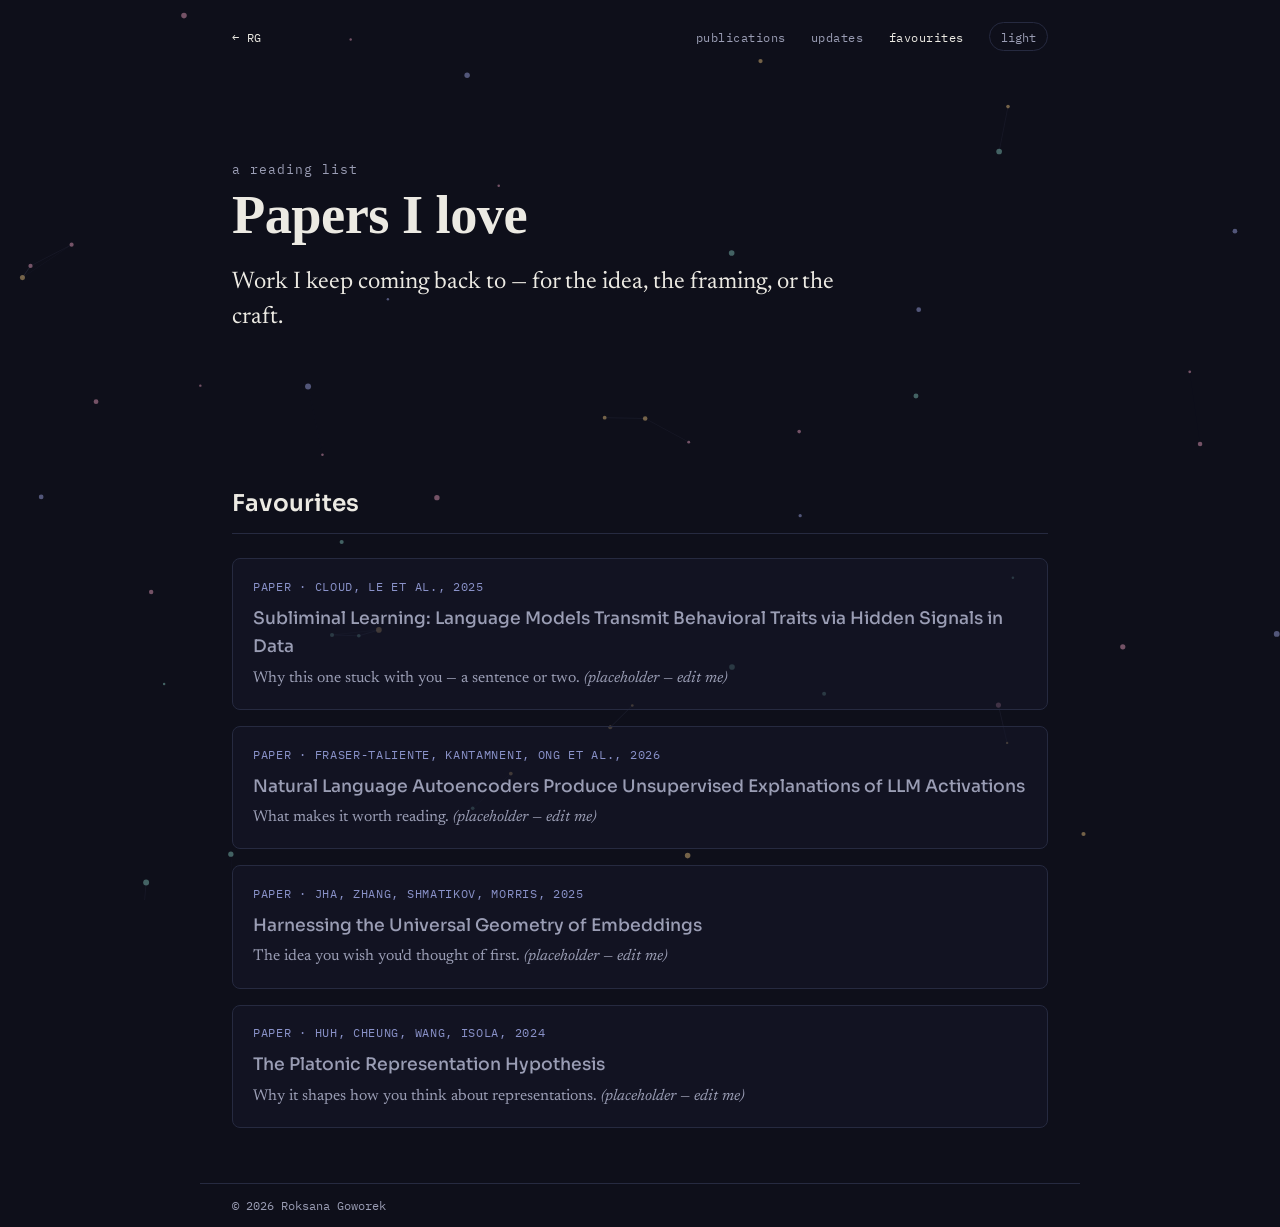
==== favourites.html @ a1cec4cd "First draft version" ====
<!DOCTYPE html>
<html lang="en" data-theme="dark">
<head>
  <meta charset="utf-8" />
  <meta name="viewport" content="width=device-width, initial-scale=1" />
  <title>Favourites — Roksana Goworek</title>
  <meta name="description" content="Papers Roksana Goworek keeps coming back to, and why." />
  <link rel="preconnect" href="https://fonts.googleapis.com" />
  <link rel="preconnect" href="https://fonts.gstatic.com" crossorigin />
  <link href="https://fonts.googleapis.com/css2?family=Sora:wght@400;500;600;700&family=Newsreader:ital,opsz,wght@0,6..72,400;0,6..72,500;1,6..72,400&family=IBM+Plex+Mono:wght@400;500&display=swap" rel="stylesheet" />
  <link rel="stylesheet" href="style.css" />
</head>
<body>
  <canvas id="field" aria-hidden="true"></canvas>
  <a id="egg" href="#" target="_blank" rel="noopener" aria-hidden="true" tabindex="-1"></a>

  <header class="topbar">
    <a class="home" href="index.html">← RG</a>
    <nav>
      <a href="index.html#publications">publications</a>
      <a href="index.html#updates">updates</a>
      <a href="favourites.html" aria-current="page">favourites</a>
      <button id="theme-toggle" type="button" aria-label="Toggle colour theme">light</button>
    </nav>
  </header>

  <main class="wrap" id="top">
    <section class="hero" style="min-height:42vh;" aria-label="Favourites intro">
      <p class="eyebrow">a reading list</p>
      <h1 style="font-size:clamp(2.2rem,7vw,3.4rem);">Papers I love</h1>
      <p class="tagline" style="max-width:48ch;">
        Work I keep coming back to — for the idea, the framing, or the craft.
      </p>
    </section>

    <!-- To add a favourite: copy a <a class="card"> block. The whole card
         (title included) links to the paper. Write the blurb in your own voice. -->
    <section class="reveal">
      <p class="sec-label">Favourites</p>
      <div class="cards">

        <a class="card" href="https://arxiv.org/abs/2507.14805" target="_blank" rel="noopener">
          <p class="kind">paper · Cloud, Le et al., 2025</p>
          <p class="ctitle">Subliminal Learning: Language Models Transmit Behavioral Traits via Hidden Signals in Data</p>
          <p>Why this one stuck with you — a sentence or two. <em>(placeholder — edit me)</em></p>
        </a>

        <a class="card" href="https://transformer-circuits.pub/2026/nla/" target="_blank" rel="noopener">
          <p class="kind">paper · Fraser-Taliente, Kantamneni, Ong et al., 2026</p>
          <p class="ctitle">Natural Language Autoencoders Produce Unsupervised Explanations of LLM Activations</p>
          <p>What makes it worth reading. <em>(placeholder — edit me)</em></p>
        </a>

        <a class="card" href="https://arxiv.org/abs/2505.12540" target="_blank" rel="noopener">
          <p class="kind">paper · Jha, Zhang, Shmatikov, Morris, 2025</p>
          <p class="ctitle">Harnessing the Universal Geometry of Embeddings</p>
          <p>The idea you wish you'd thought of first. <em>(placeholder — edit me)</em></p>
        </a>

        <a class="card" href="https://arxiv.org/abs/2405.07987" target="_blank" rel="noopener">
          <p class="kind">paper · Huh, Cheung, Wang, Isola, 2024</p>
          <p class="ctitle">The Platonic Representation Hypothesis</p>
          <p>Why it shapes how you think about representations. <em>(placeholder — edit me)</em></p>
        </a>

      </div>
    </section>
  </main>

  <footer class="wrap">
    <p>© <span id="yr"></span> Roksana Goworek</p>
  </footer>

  <script>document.getElementById("yr").textContent = new Date().getFullYear();</script>
  <script src="main.js"></script>
</body>
</html>
---- style.css ----
/* ============================================================
   Roksana Goworek — personal site
   Palette: deep ink-indigo, muted multi-hue "sense" accents.
   Type: Space Grotesk (display) / Newsreader (body) / IBM Plex Mono (utility)
   ============================================================ */

:root {
  --bg:        #0E0F1A;
  --surface:   #16182A;
  --text:      #ECEAE3;
  --muted:     #9A9DB4;
  --line:      #262A40;
  --accent:    #8A92C9;   /* periwinkle */
  --accent-ink:#AEB4DC;

  /* "sense" hues — used in the canvas and sparingly in type */
  --s-teal:    #6FA8A0;
  --s-peri:    #8A92C9;
  --s-rose:    #C98AA6;
  --s-amber:   #C9A86F;

  --maxw: 880px;
  --pad: clamp(1.1rem, 4vw, 2rem);

  --f-display: "Sora", system-ui, sans-serif;
  --f-body:    "Newsreader", Georgia, serif;
  --f-mono:    "IBM Plex Mono", ui-monospace, monospace;
}

[data-theme="light"] {
  --bg:        #EEF0F6;
  --surface:   #FFFFFF;
  --text:      #1B1D2A;
  --muted:     #565A77;
  --line:      #D5D9E6;
  --accent:    #5760A8;
  --accent-ink:#434C8F;
  --s-teal:    #3E7A72;
  --s-peri:    #5760A8;
  --s-rose:    #A85C7E;
  --s-amber:   #9A7A3C;
}

* { box-sizing: border-box; }

html { background: var(--bg); scroll-behavior: smooth; }

body {
  margin: 0;
  color: var(--text);
  background: transparent;
  font-family: var(--f-body);
  font-size: 1.075rem;
  line-height: 1.65;
  -webkit-font-smoothing: antialiased;
  text-rendering: optimizeLegibility;
}

/* the drifting embedding field, behind everything */
#field {
  position: fixed;
  inset: 0;
  z-index: 0;
  pointer-events: none;     /* never blocks a real click */
}

.wrap {
  position: relative;
  z-index: 1;
  max-width: var(--maxw);
  margin: 0 auto;
  padding: 0 var(--pad);
}

/* ---------- top bar ---------- */
.topbar {
  position: relative;
  z-index: 2;
  display: flex;
  justify-content: space-between;
  align-items: center;
  max-width: var(--maxw);
  margin: 0 auto;
  padding: 1.4rem var(--pad) 0;
  font-family: var(--f-mono);
  font-size: 0.78rem;
  letter-spacing: 0.04em;
}
.topbar nav a {
  color: var(--muted);
  text-decoration: none;
  margin-left: 1.1rem;
}
.topbar nav a:hover { color: var(--text); }
.topbar nav a[aria-current="page"] { color: var(--text); }
.topbar .home { color: var(--text); text-decoration: none; }

#theme-toggle {
  font: inherit;
  color: var(--muted);
  background: none;
  border: 1px solid var(--line);
  border-radius: 999px;
  padding: 0.2rem 0.7rem;
  cursor: pointer;
  margin-left: 1.1rem;
}
#theme-toggle:hover { color: var(--text); border-color: var(--muted); }

/* ---------- hero ---------- */
.hero {
  display: flex;
  flex-direction: column;
  justify-content: flex-start;
  padding-top: clamp(2.5rem, 12vh, 7rem);
  padding-bottom: 0.5rem;
}
.eyebrow {
  font-family: var(--f-mono);
  font-size: 0.8rem;
  letter-spacing: 0.08em;
  color: var(--muted);
  margin: 0 0 0.5rem;
}
.hero h1 {
  font-family: "Times New Roman", Times, serif;
  font-weight: 700;
  font-size: clamp(2.7rem, 9vw, 4.6rem);
  line-height: 1.0;
  letter-spacing: -0.01em;
  margin: 0;
}
.hero .tagline {
  font-family: var(--f-body);
  /* font-style: italic; */
  font-size: clamp(1.15rem, 2.8vw, 1.5rem);
  line-height: 1.45;
  color: var(--text);
  margin: 1.4rem 0 0;
  max-width: 44ch;
}
/* one phrase, several senses */
.tagline .s1 { color: var(--s-teal); font-style: normal; }
.tagline .s2 { color: var(--s-peri); font-style: normal; }
.tagline .s3 { color: var(--s-rose); font-style: normal; }

/* hero profile links row */
.hero-links {
  display: flex;
  flex-wrap: wrap;
  gap: 0.5rem;
  margin: 1.7rem 0 0;
  padding: 0;
  list-style: none;
}
.hero-links a {
  font-family: var(--f-mono);
  font-size: 0.8rem;
  color: var(--muted);
  text-decoration: none;
  border: 1px solid var(--line);
  border-radius: 6px;
  padding: 0.3rem 0.7rem;
}
.hero-links a:hover { color: var(--accent-ink); border-color: var(--accent); }

/* ---------- sections ---------- */
section { padding: 3.4rem 0; }
.intro { padding-top: 0.75rem; }
.sec-label {
  font-family: var(--f-display);
  font-size: 1.45rem;
  font-weight: 600;
  letter-spacing: 0;
  text-transform: none;
  color: var(--text);
  margin: 0 0 1.5rem;
  padding-bottom: 0.7rem;
  border-bottom: 1px solid var(--line);
}
section h2 {
  font-family: var(--f-display);
  font-weight: 500;
  font-size: 1.05rem;   /* the mono label does the heavy lifting; h2 stays quiet */
  margin: 0;
}
.prose p { margin: 0 0 1.1rem; max-width: 62ch; }
.prose a { color: var(--accent-ink); text-decoration: none; border-bottom: 1px solid var(--line); }
.prose a:hover { border-color: var(--accent-ink); }

/* ---------- publications ---------- */
.pub-list { list-style: none; margin: 0; padding: 0; }
.pub {
  display: grid;
  grid-template-columns: 4.2rem 1fr;
  gap: 0 1.4rem;
  padding: 0.8rem 0;
  border-top: 1px solid var(--line);
}
.pub:last-child { border-bottom: 1px solid var(--line); }
.pub .yr {
  font-family: var(--f-mono);
  font-size: 0.82rem;
  color: var(--muted);
  padding-top: 0.28rem;
}
.pub .title {
  font-family: var(--f-display);
  font-weight: 500;
  font-size: 1.08rem;
  line-height: 1.25;
  letter-spacing: -0.01em;
  margin: 0 0 0.2rem;
}
.pub .title a { color: inherit; text-decoration: none; }
.pub .title a:hover { color: var(--accent-ink); }
.pub .authors {
  font-family: var(--f-body);
  font-size: 0.95rem;
  color: var(--muted);
  margin: 0 0 0.08rem;
}
.pub .authors .me { color: var(--text); font-weight: 600; }
.pub .venue {
  font-family: var(--f-mono);
  font-size: 0.76rem;
  color: var(--muted);
  margin: 0 0 0.4rem;
}
.chips { display: flex; flex-wrap: wrap; gap: 0.4rem; }
.chip {
  font-family: var(--f-mono);
  font-size: 0.72rem;
  letter-spacing: 0.03em;
  color: var(--accent-ink);
  text-decoration: none;
  border: 1px solid var(--line);
  border-radius: 4px;
  padding: 0.12rem 0.5rem;
}
.chip:hover { border-color: var(--accent-ink); background: var(--surface); }
.chip.todo { color: var(--muted); }

/* ---------- updates timeline ---------- */
.timeline { list-style: none; margin: 0; padding: 0; }
.timeline li {
  display: grid;
  grid-template-columns: 4.2rem 1fr;
  gap: 0 1.4rem;
  padding: 0.7rem 0;
}
.timeline .date {
  font-family: var(--f-mono);
  font-size: 0.8rem;
  color: var(--accent);
}
.timeline .what { color: var(--text); }

/* ---------- updates: neural timeline ---------- */
.timeline-nn {
  --axis: 9.6rem;          /* x-position of the vertical line */
  --date-w: 8.4rem;
  position: relative;
  list-style: none;
  margin: 0;
  padding: 0;
}
.timeline-nn::before {     /* the axon running down the left */
  content: "";
  position: absolute;
  left: var(--axis);
  top: 0.7rem;
  bottom: 0.7rem;
  width: 2px;
  background: linear-gradient(to bottom, transparent, var(--accent) 12%, var(--accent) 88%, transparent);
  opacity: 0.4;
}
.tl-item {
  position: relative;
  display: grid;
  grid-template-columns: var(--date-w) 1fr;
  column-gap: 2.6rem;
  padding: 0.55rem 0;
  align-items: start;
}
.tl-date {
  font-family: var(--f-mono);
  font-size: 0.74rem;
  color: var(--muted);
  text-align: right;
  padding-top: 0.2rem;
  white-space: nowrap;
}
.tl-title {
  font-family: var(--f-body);
  font-size: 1.0rem;
  line-height: 1.35;
  color: var(--text);
}
.tl-title a { color: inherit; text-decoration: none; border-bottom: 1px solid var(--line); }
.tl-title a:hover { color: var(--accent-ink); border-color: var(--accent-ink); }

/* the neuron sitting on the axis */
.tl-node {
  --nh: var(--s-peri);
  position: absolute;
  left: var(--axis);
  top: 0.5rem;
  transform: translateX(-50%);
  width: 11px;
  height: 11px;
  border-radius: 50%;
  background: var(--nh);
  box-shadow: 0 0 0 4px var(--bg), 0 0 10px color-mix(in srgb, var(--nh) 55%, transparent);
  z-index: 1;
  transition: transform 0.15s ease;
}
.tl-item:hover .tl-node { transform: translateX(-50%) scale(1.25); }

/* hue cycle, echoing the hero field */
.tl-item:nth-child(4n+1) .tl-node { --nh: var(--s-teal); }
.tl-item:nth-child(4n+2) .tl-node { --nh: var(--s-peri); }
.tl-item:nth-child(4n+3) .tl-node { --nh: var(--s-rose); }
.tl-item:nth-child(4n)   .tl-node { --nh: var(--s-amber); }

/* multi-month items: the neuron becomes a capsule spanning downward */
.tl-span .tl-node {
  height: 2.4rem;
  width: 8px;
  border-radius: 6px;
  background: linear-gradient(to bottom, var(--nh), color-mix(in srgb, var(--nh) 22%, transparent));
}
.tl-item.tl-span:hover .tl-node { transform: translateX(-50%) scaleX(1.25); }

.tl-more {
  margin: 1.3rem 0 0 calc(var(--date-w) + 2.6rem);
  font-family: var(--f-mono);
  font-size: 0.78rem;
  color: var(--muted);
  background: none;
  border: 1px solid var(--line);
  border-radius: 999px;
  padding: 0.35rem 0.95rem;
  cursor: pointer;
}
.tl-more:hover { color: var(--text); border-color: var(--muted); }
.timeline-nn:not(.expanded) .tl-extra { display: none; }

@media (max-width: 560px) {
  .timeline-nn { --axis: 5.4rem; --date-w: 4.5rem; }
  .tl-item { column-gap: 1.4rem; }
  .tl-date { white-space: normal; font-size: 0.7rem; }
}

/* ---------- cards (demos / talks / favourites) ---------- */
.cards { display: grid; gap: 1rem; }
.card {
  display: block;
  text-decoration: none;
  color: inherit;
  border: 1px solid var(--line);
  border-radius: 8px;
  padding: 1.1rem 1.25rem;
  background: color-mix(in srgb, var(--surface) 55%, transparent);
  transition: border-color 0.18s ease, transform 0.18s ease;
}
a.card:hover { border-color: var(--accent); transform: translateY(-2px); }
.card .ctitle {
  font-family: var(--f-display);
  font-weight: 500;
  font-size: 1.08rem;
  margin: 0 0 0.3rem;
}
.card .kind {
  font-family: var(--f-mono);
  font-size: 0.72rem;
  letter-spacing: 0.06em;
  text-transform: uppercase;
  color: var(--accent);
  margin: 0 0 0.5rem;
}
.card p { margin: 0; color: var(--muted); font-size: 0.98rem; }

/* ---------- elsewhere / contact ---------- */
.links { display: flex; flex-wrap: wrap; gap: 0.6rem 0.6rem; margin: 0; padding: 0; list-style: none; }
.links a {
  font-family: var(--f-mono);
  font-size: 0.82rem;
  color: var(--text);
  text-decoration: none;
  border: 1px solid var(--line);
  border-radius: 6px;
  padding: 0.4rem 0.8rem;
}
.links a:hover { border-color: var(--accent); color: var(--accent-ink); }

footer {
  border-top: 1px solid var(--line);
  margin-top: 2rem;
  padding: 2rem 0 3rem;
  font-family: var(--f-mono);
  font-size: 0.75rem;
  color: var(--muted);
}

/* ---------- easter-egg link hotspot (invisible; the connecting lines are
   themselves clickable hyperlinks, guarded against real links) ---------- */
#egg {
  position: fixed;
  z-index: 40;
  display: none;
  width: 20px;
  height: 20px;
  transform: translate(-50%, -50%);
  cursor: pointer;
  background: none;
}

/* ---------- reveal-on-scroll ---------- */
.reveal { opacity: 0; transform: translateY(14px); transition: opacity 0.6s ease, transform 0.6s ease; }
.reveal.in { opacity: 1; transform: none; }

/* ---------- responsive ---------- */
@media (max-width: 560px) {
  .pub, .timeline li { grid-template-columns: 1fr; gap: 0.2rem; }
  .pub .yr { padding-top: 0; }
}

/* ---------- accessibility ---------- */
a:focus-visible, button:focus-visible, .chip:focus-visible {
  outline: 2px solid var(--accent);
  outline-offset: 2px;
  border-radius: 3px;
}

@media (prefers-reduced-motion: reduce) {
  html { scroll-behavior: auto; }
  .reveal { opacity: 1; transform: none; transition: none; }
}
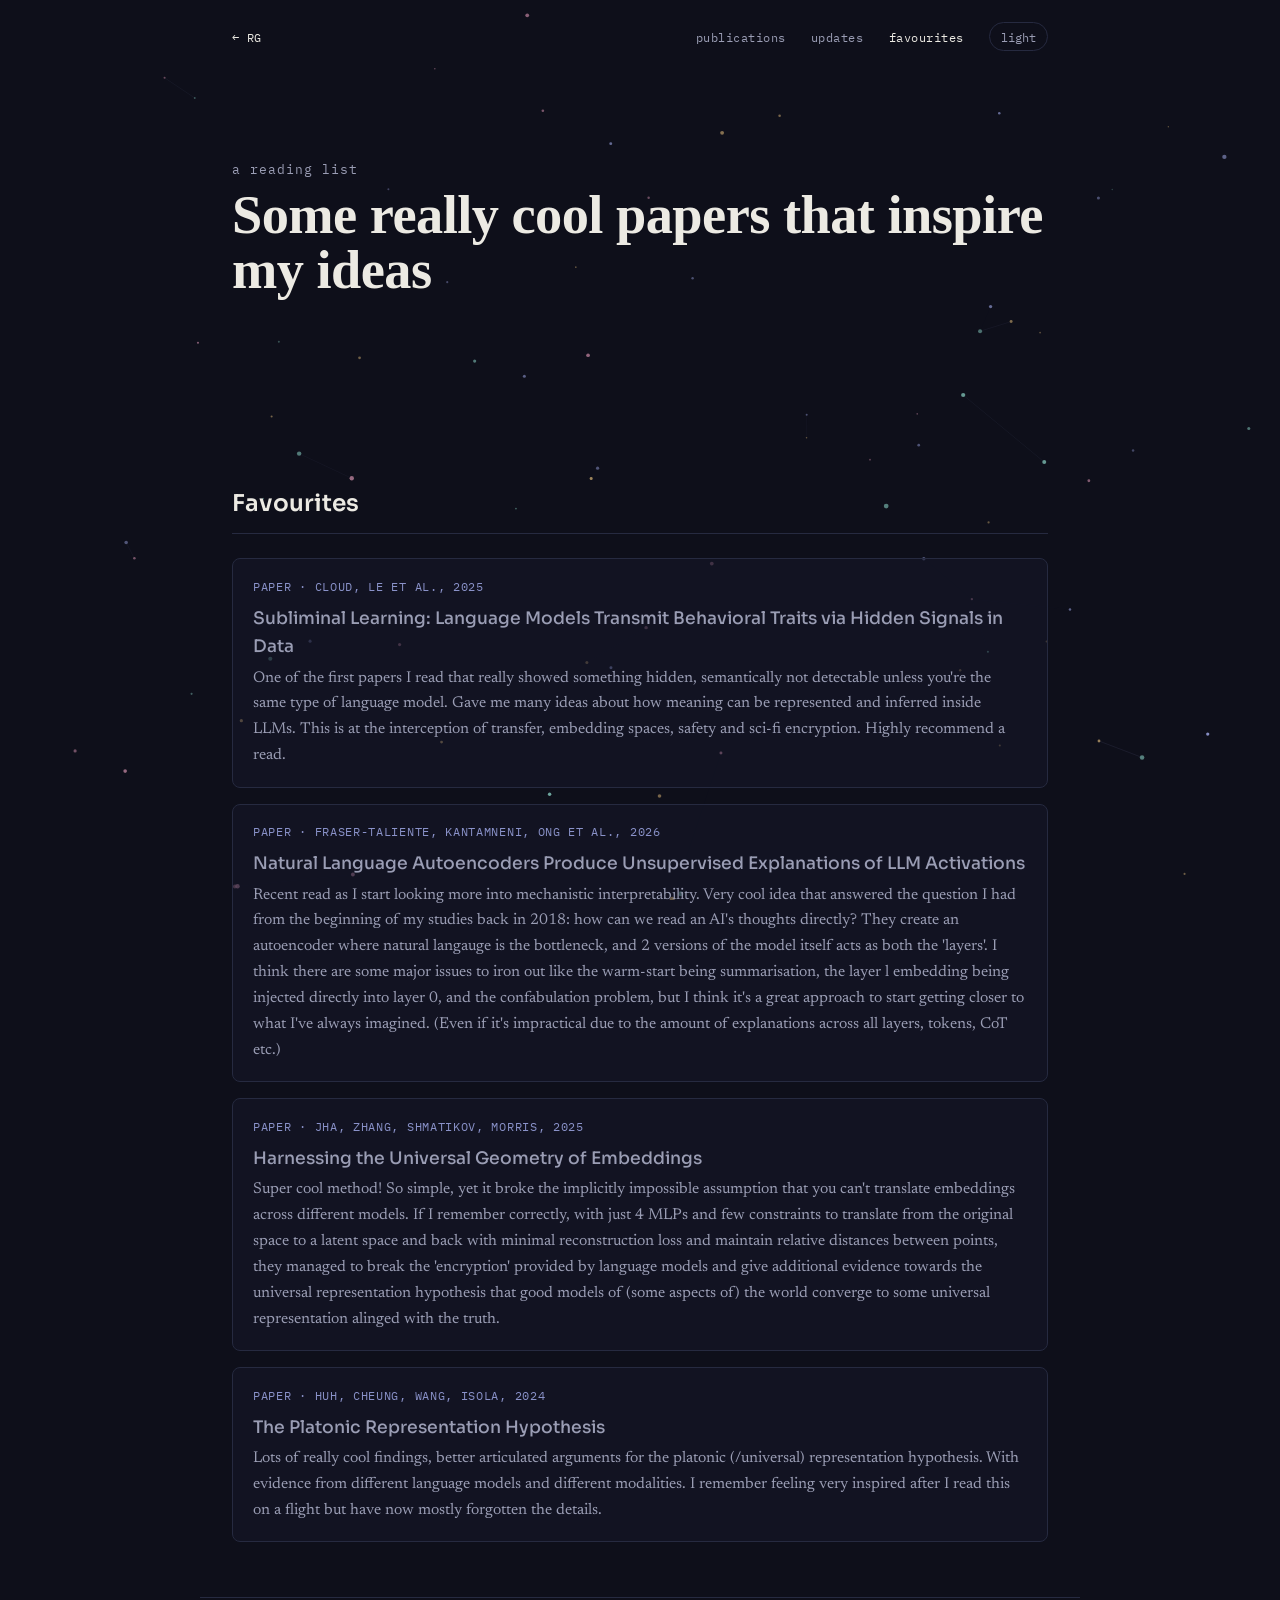
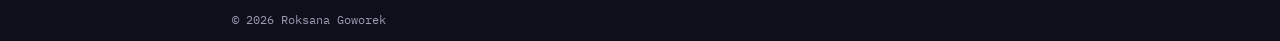
==== commit f2a4d40e: "Update website design and content" ====
--- a/favourites.html
+++ b/favourites.html
@@ -12,7 +12,6 @@
 </head>
 <body>
   <canvas id="field" aria-hidden="true"></canvas>
-  <a id="egg" href="#" target="_blank" rel="noopener" aria-hidden="true" tabindex="-1"></a>
 
   <header class="topbar">
     <a class="home" href="index.html">← RG</a>
@@ -27,10 +26,8 @@
   <main class="wrap" id="top">
     <section class="hero" style="min-height:42vh;" aria-label="Favourites intro">
       <p class="eyebrow">a reading list</p>
-      <h1 style="font-size:clamp(2.2rem,7vw,3.4rem);">Papers I love</h1>
-      <p class="tagline" style="max-width:48ch;">
-        Work I keep coming back to — for the idea, the framing, or the craft.
-      </p>
+      <h1 style="font-size:clamp(2.2rem,7vw,3.4rem);">Some really cool papers that inspire my ideas</h1>
+
     </section>
 
     <!-- To add a favourite: copy a <a class="card"> block. The whole card
@@ -42,25 +39,25 @@
         <a class="card" href="https://arxiv.org/abs/2507.14805" target="_blank" rel="noopener">
           <p class="kind">paper · Cloud, Le et al., 2025</p>
           <p class="ctitle">Subliminal Learning: Language Models Transmit Behavioral Traits via Hidden Signals in Data</p>
-          <p>Why this one stuck with you — a sentence or two. <em>(placeholder — edit me)</em></p>
+          <p>One of the first papers I read that really showed something hidden, semantically not detectable unless you're the same type of language model. Gave me many ideas about how meaning can be represented and inferred inside LLMs. This is at the interception of transfer, embedding spaces, safety and sci-fi encryption. Highly recommend a read. </p>
         </a>
 
         <a class="card" href="https://transformer-circuits.pub/2026/nla/" target="_blank" rel="noopener">
           <p class="kind">paper · Fraser-Taliente, Kantamneni, Ong et al., 2026</p>
           <p class="ctitle">Natural Language Autoencoders Produce Unsupervised Explanations of LLM Activations</p>
-          <p>What makes it worth reading. <em>(placeholder — edit me)</em></p>
+          <p>Recent read as I start looking more into mechanistic interpretability. Very cool idea that answered the question I had from the beginning of my studies back in 2018: how can we read an AI's thoughts directly? They create an autoencoder where natural langauge is the bottleneck, and 2 versions of the model itself acts as both the 'layers'. I think there are some major issues to iron out like the warm-start being summarisation, the layer l embedding being injected directly into layer 0, and the confabulation problem, but I think it's a great approach to start getting closer to what I've always imagined. (Even if it's impractical due to the amount of explanations across all layers, tokens, CoT etc.) </p>
         </a>
 
         <a class="card" href="https://arxiv.org/abs/2505.12540" target="_blank" rel="noopener">
           <p class="kind">paper · Jha, Zhang, Shmatikov, Morris, 2025</p>
           <p class="ctitle">Harnessing the Universal Geometry of Embeddings</p>
-          <p>The idea you wish you'd thought of first. <em>(placeholder — edit me)</em></p>
+          <p>Super cool method! So simple, yet it broke the implicitly impossible assumption that you can't translate embeddings across different models. If I remember correctly, with just 4 MLPs and few constraints to translate from the original space to a latent space and back with minimal reconstruction loss and maintain relative distances between points, they managed to break the 'encryption' provided by language models and give additional evidence towards the universal representation hypothesis that good models of (some aspects of) the world converge to some universal representation alinged with the truth.</p>
         </a>
 
         <a class="card" href="https://arxiv.org/abs/2405.07987" target="_blank" rel="noopener">
           <p class="kind">paper · Huh, Cheung, Wang, Isola, 2024</p>
           <p class="ctitle">The Platonic Representation Hypothesis</p>
-          <p>Why it shapes how you think about representations. <em>(placeholder — edit me)</em></p>
+          <p>Lots of really cool findings, better articulated arguments for the platonic (/universal) representation hypothesis. With evidence from different language models and different modalities. I remember feeling very inspired after I read this on a flight but have now mostly forgotten the details.</p>
         </a>
 
       </div>
--- a/style.css
+++ b/style.css
@@ -132,7 +132,7 @@
 }
 .hero .tagline {
   font-family: var(--f-body);
-  /* font-style: italic; */
+  font-style: normal;
   font-size: clamp(1.15rem, 2.8vw, 1.5rem);
   line-height: 1.45;
   color: var(--text);
@@ -403,19 +403,6 @@
   color: var(--muted);
 }
 
-/* ---------- easter-egg link hotspot (invisible; the connecting lines are
-   themselves clickable hyperlinks, guarded against real links) ---------- */
-#egg {
-  position: fixed;
-  z-index: 40;
-  display: none;
-  width: 20px;
-  height: 20px;
-  transform: translate(-50%, -50%);
-  cursor: pointer;
-  background: none;
-}
-
 /* ---------- reveal-on-scroll ---------- */
 .reveal { opacity: 0; transform: translateY(14px); transition: opacity 0.6s ease, transform 0.6s ease; }
 .reveal.in { opacity: 1; transform: none; }
